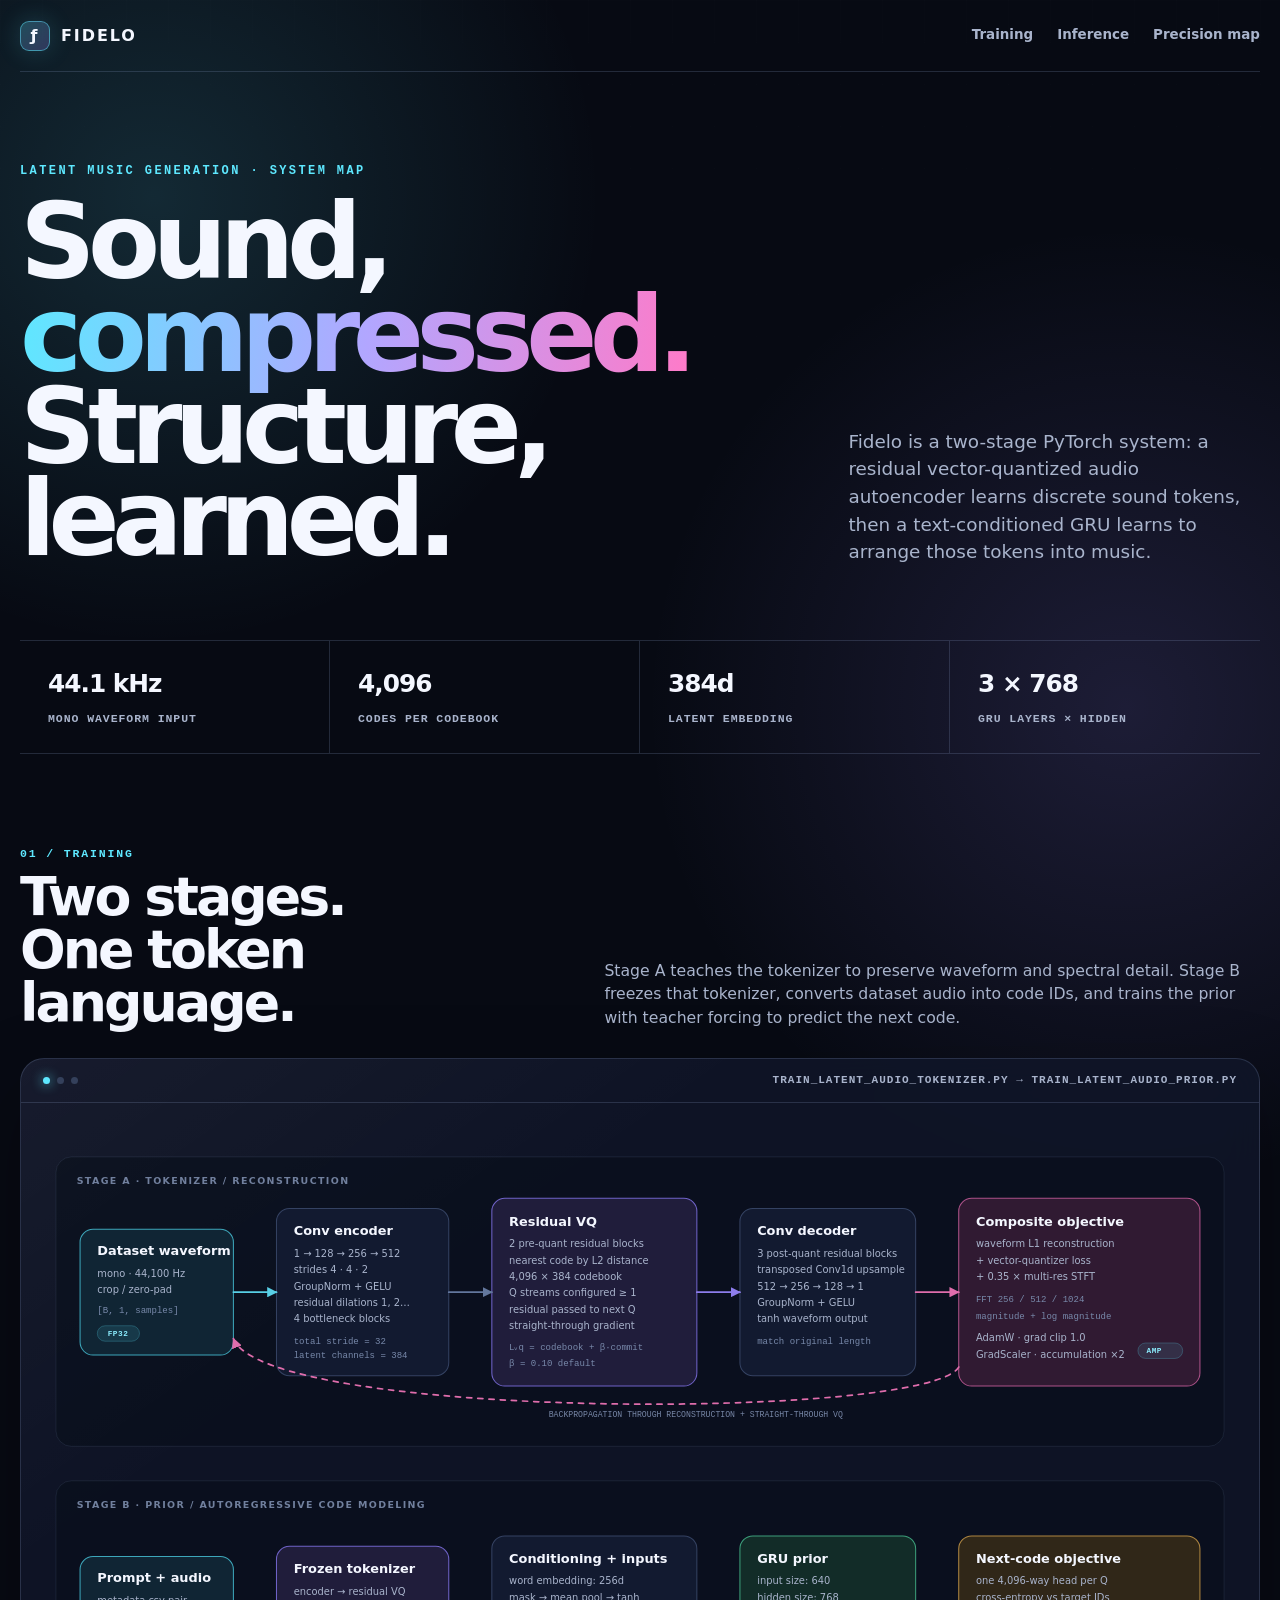
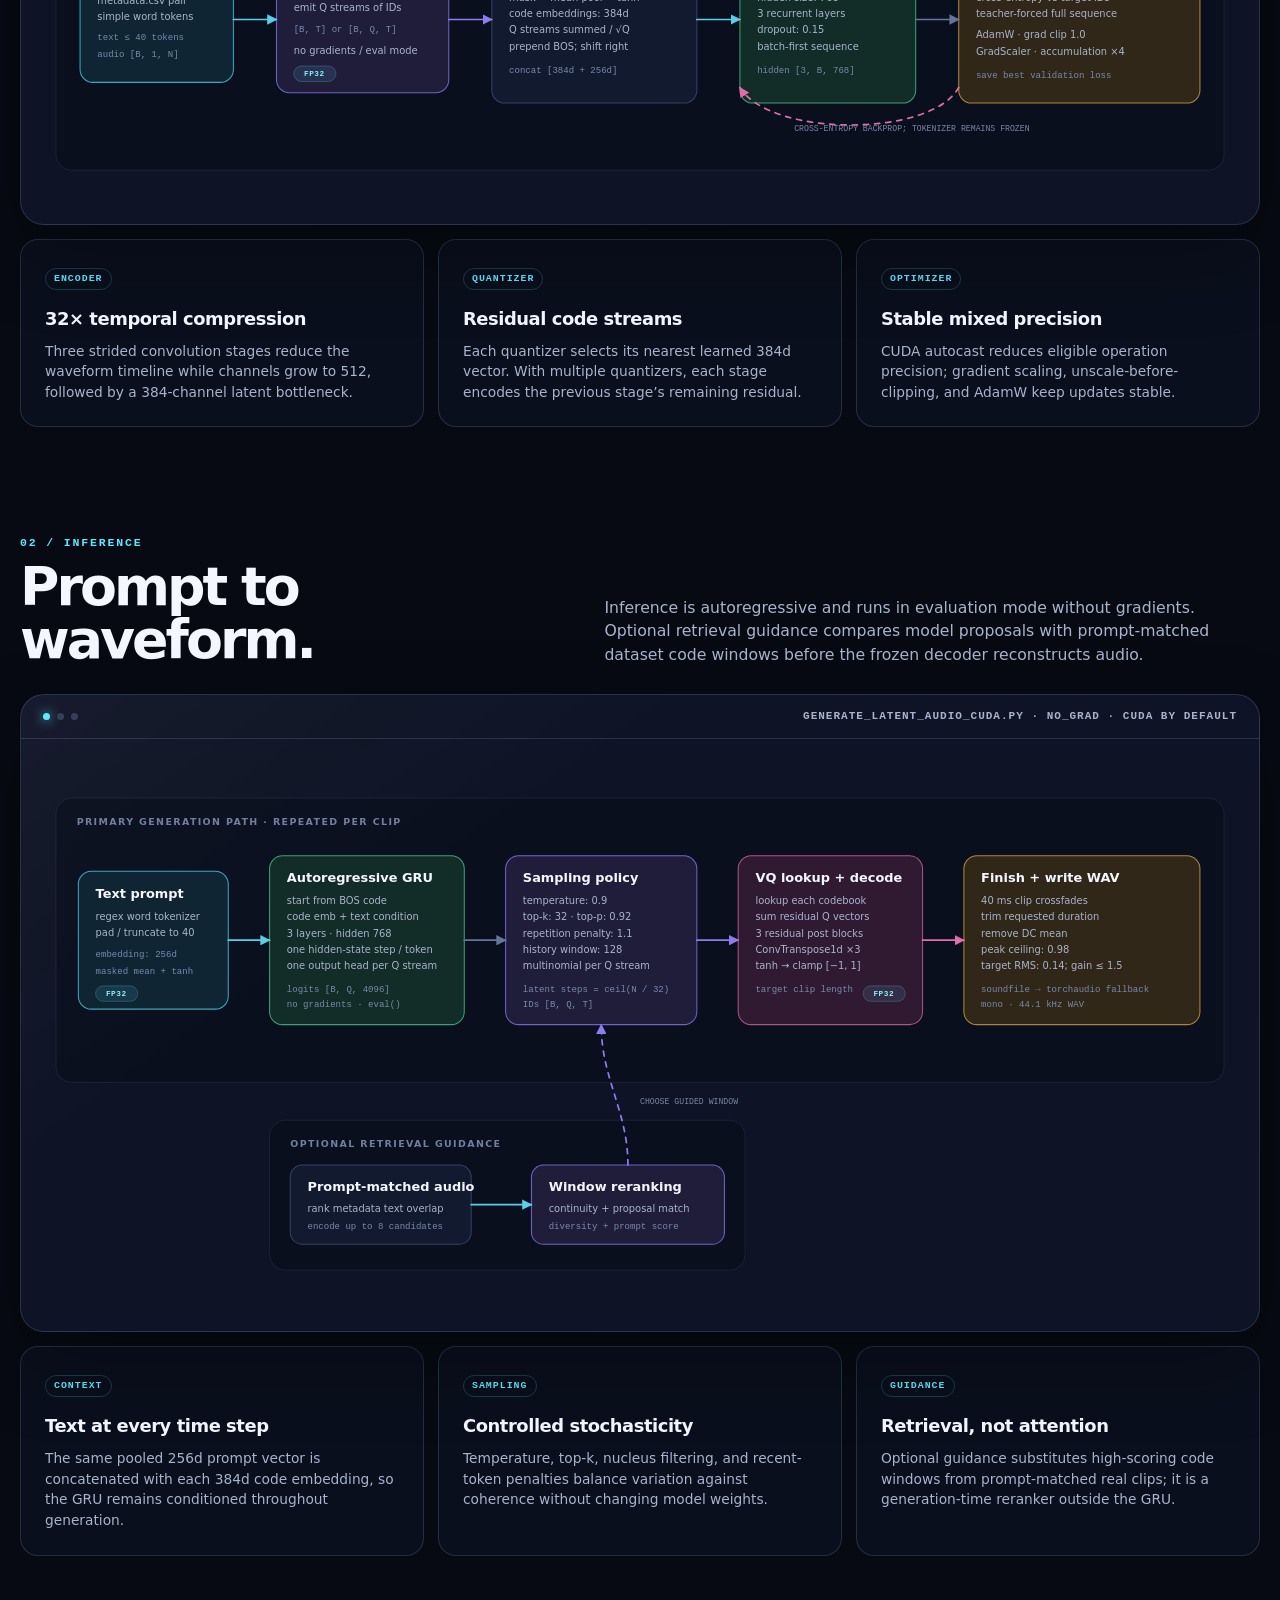
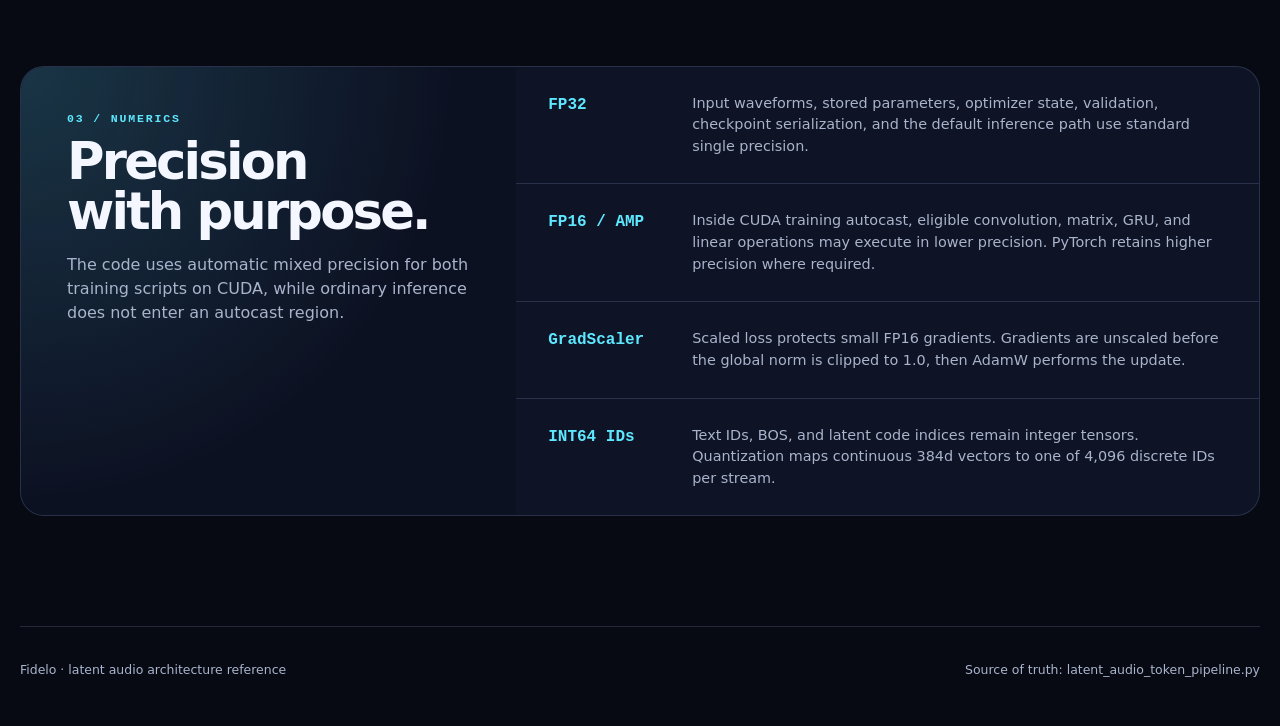
==== index.html @ 6cc992aa "Add detailed architecture diagram page" ====
<!doctype html>
<html lang="en">
<head>
  <meta charset="utf-8">
  <meta name="viewport" content="width=device-width, initial-scale=1">
  <meta name="description" content="Fidelo latent music generation training and inference architecture.">
  <title>Fidelo — Architecture</title>
  <style>
    :root {
      color-scheme: dark;
      --ink: #f4f7ff;
      --muted: #a9b4cc;
      --panel: rgba(16, 22, 42, 0.82);
      --line: rgba(150, 169, 215, 0.2);
      --cyan: #5ee8ff;
      --violet: #9b87ff;
      --pink: #ff7ac8;
      --green: #73e6ae;
      --amber: #ffc96b;
    }

    * { box-sizing: border-box; }

    html { scroll-behavior: smooth; }

    body {
      margin: 0;
      min-width: 320px;
      color: var(--ink);
      background:
        radial-gradient(circle at 12% 5%, rgba(94, 232, 255, 0.14), transparent 28rem),
        radial-gradient(circle at 88% 18%, rgba(155, 135, 255, 0.15), transparent 30rem),
        #070a13;
      font-family: Inter, ui-sans-serif, system-ui, -apple-system, BlinkMacSystemFont, "Segoe UI", sans-serif;
      line-height: 1.5;
    }

    body::before {
      position: fixed;
      inset: 0;
      z-index: -1;
      content: "";
      opacity: 0.22;
      background-image:
        linear-gradient(rgba(255, 255, 255, 0.035) 1px, transparent 1px),
        linear-gradient(90deg, rgba(255, 255, 255, 0.035) 1px, transparent 1px);
      background-size: 42px 42px;
      mask-image: linear-gradient(to bottom, black, transparent 80%);
    }

    a { color: inherit; }

    .shell {
      width: min(1480px, calc(100% - 40px));
      margin: 0 auto;
    }

    nav {
      display: flex;
      align-items: center;
      justify-content: space-between;
      min-height: 72px;
      border-bottom: 1px solid var(--line);
    }

    .brand {
      display: flex;
      align-items: center;
      gap: 11px;
      font-weight: 800;
      letter-spacing: 0.12em;
      text-decoration: none;
    }

    .brand-mark {
      width: 30px;
      height: 30px;
      border: 1px solid rgba(94, 232, 255, 0.5);
      border-radius: 9px;
      background: linear-gradient(135deg, rgba(94, 232, 255, 0.25), rgba(155, 135, 255, 0.25));
      box-shadow: 0 0 24px rgba(94, 232, 255, 0.18);
      display: grid;
      place-items: center;
    }

    .nav-links {
      display: flex;
      gap: 24px;
      color: var(--muted);
      font-size: 0.84rem;
      font-weight: 650;
    }

    .nav-links a { text-decoration: none; }
    .nav-links a:hover { color: var(--ink); }

    header {
      display: grid;
      grid-template-columns: minmax(0, 1.3fr) minmax(280px, 0.7fr);
      gap: 64px;
      align-items: end;
      padding: 92px 0 74px;
    }

    .eyebrow {
      margin: 0 0 18px;
      color: var(--cyan);
      font: 700 0.75rem/1.2 ui-monospace, SFMono-Regular, Menlo, monospace;
      letter-spacing: 0.2em;
      text-transform: uppercase;
    }

    h1 {
      max-width: 920px;
      margin: 0;
      font-size: clamp(3.4rem, 8.2vw, 8.2rem);
      font-weight: 790;
      letter-spacing: -0.072em;
      line-height: 0.88;
    }

    h1 span {
      color: transparent;
      background: linear-gradient(95deg, var(--cyan), #b2a6ff 52%, var(--pink));
      background-clip: text;
      -webkit-background-clip: text;
    }

    .intro {
      max-width: 440px;
      margin: 0;
      color: var(--muted);
      font-size: clamp(1rem, 1.5vw, 1.15rem);
    }

    .stats {
      display: grid;
      grid-template-columns: repeat(4, 1fr);
      margin-bottom: 94px;
      border-block: 1px solid var(--line);
    }

    .stat {
      min-height: 108px;
      padding: 24px 28px;
      border-right: 1px solid var(--line);
    }

    .stat:last-child { border-right: 0; }

    .stat strong {
      display: block;
      margin-bottom: 3px;
      font-size: 1.55rem;
      letter-spacing: -0.04em;
    }

    .stat span {
      color: var(--muted);
      font: 650 0.72rem/1.4 ui-monospace, SFMono-Regular, Menlo, monospace;
      letter-spacing: 0.08em;
      text-transform: uppercase;
    }

    section { margin: 0 0 110px; }

    .section-head {
      display: grid;
      grid-template-columns: minmax(250px, 0.45fr) minmax(300px, 0.55fr);
      gap: 48px;
      align-items: end;
      margin-bottom: 28px;
    }

    .section-number {
      display: block;
      margin-bottom: 12px;
      color: var(--cyan);
      font: 700 0.72rem/1 ui-monospace, SFMono-Regular, Menlo, monospace;
      letter-spacing: 0.16em;
    }

    h2 {
      margin: 0;
      font-size: clamp(2rem, 4.2vw, 4.25rem);
      letter-spacing: -0.055em;
      line-height: 0.98;
    }

    .section-copy {
      margin: 0;
      color: var(--muted);
      font-size: 0.98rem;
    }

    .diagram-card {
      overflow: hidden;
      border: 1px solid var(--line);
      border-radius: 24px;
      background:
        linear-gradient(145deg, rgba(255, 255, 255, 0.035), transparent 32%),
        var(--panel);
      box-shadow: 0 30px 80px rgba(0, 0, 0, 0.28);
      backdrop-filter: blur(18px);
    }

    .diagram-toolbar {
      display: flex;
      align-items: center;
      justify-content: space-between;
      gap: 20px;
      padding: 16px 22px;
      border-bottom: 1px solid var(--line);
      color: var(--muted);
      font: 650 0.69rem/1 ui-monospace, SFMono-Regular, Menlo, monospace;
      letter-spacing: 0.09em;
      text-transform: uppercase;
    }

    .lights { display: flex; gap: 7px; }
    .lights i { width: 7px; height: 7px; border-radius: 50%; background: #34405b; }
    .lights i:first-child { background: var(--cyan); box-shadow: 0 0 12px var(--cyan); }

    .diagram-wrap {
      overflow-x: auto;
      padding: 16px;
    }

    svg {
      display: block;
      min-width: 1120px;
      width: 100%;
      height: auto;
    }

    svg text { font-family: Inter, ui-sans-serif, system-ui, sans-serif; }
    .lane { fill: rgba(7, 10, 19, 0.42); stroke: rgba(150, 169, 215, 0.13); }
    .lane-label { fill: #71809e; font-size: 11px; font-weight: 750; letter-spacing: 1.6px; }
    .node { fill: #121a30; stroke: #344262; stroke-width: 1.2; }
    .node-cyan { fill: #102534; stroke: #3da6ba; }
    .node-violet { fill: #201d3b; stroke: #6f63c8; }
    .node-pink { fill: #301a32; stroke: #ad5289; }
    .node-green { fill: #122c28; stroke: #3c9e7a; }
    .node-amber { fill: #302718; stroke: #ad8540; }
    .node-title { fill: #f4f7ff; font-size: 15px; font-weight: 750; }
    .node-copy { fill: #a9b4cc; font-size: 11.5px; }
    .node-code { fill: #7889aa; font: 10.5px ui-monospace, SFMono-Regular, Menlo, monospace; }
    .tag { fill: rgba(94, 232, 255, 0.1); stroke: rgba(94, 232, 255, 0.25); }
    .tag-text { fill: #8ceeff; font: 700 9px ui-monospace, SFMono-Regular, Menlo, monospace; letter-spacing: 0.6px; }
    .flow {
      fill: none;
      stroke: #63779d;
      stroke-width: 2;
      stroke-linecap: round;
      stroke-linejoin: round;
      marker-end: url(#arrow);
    }
    .flow-cyan { stroke: #58cfe6; }
    .flow-violet { stroke: #8d7dec; }
    .flow-pink { stroke: #df6dac; }
    .flow-dashed { stroke-dasharray: 6 7; }
    .flow-label { fill: #7787a7; font: 9.5px ui-monospace, SFMono-Regular, Menlo, monospace; }

    .detail-grid {
      display: grid;
      grid-template-columns: repeat(3, 1fr);
      gap: 14px;
      margin-top: 14px;
    }

    .detail {
      padding: 24px;
      border: 1px solid var(--line);
      border-radius: 18px;
      background: rgba(13, 18, 34, 0.68);
    }

    .detail-kicker {
      display: inline-flex;
      padding: 5px 8px;
      border: 1px solid rgba(94, 232, 255, 0.2);
      border-radius: 999px;
      color: var(--cyan);
      font: 700 0.62rem/1 ui-monospace, SFMono-Regular, Menlo, monospace;
      letter-spacing: 0.1em;
      text-transform: uppercase;
    }

    .detail h3 {
      margin: 16px 0 8px;
      font-size: 1.12rem;
      letter-spacing: -0.025em;
    }

    .detail p, .detail li {
      color: var(--muted);
      font-size: 0.86rem;
    }

    .detail p { margin: 0; }
    .detail ul { padding-left: 18px; margin: 8px 0 0; }
    code { color: #d9d3ff; font: 0.91em ui-monospace, SFMono-Regular, Menlo, monospace; }

    .precision {
      display: grid;
      grid-template-columns: 0.8fr 1.2fr;
      overflow: hidden;
      border: 1px solid var(--line);
      border-radius: 24px;
      background: var(--panel);
    }

    .precision-intro {
      padding: 46px;
      background:
        radial-gradient(circle at 0 0, rgba(94, 232, 255, 0.17), transparent 65%),
        rgba(12, 18, 33, 0.7);
    }

    .precision-intro h2 { font-size: clamp(2.2rem, 4vw, 4rem); }
    .precision-intro p { color: var(--muted); }

    .precision-list { display: grid; }

    .precision-row {
      display: grid;
      grid-template-columns: 120px 1fr;
      gap: 24px;
      padding: 26px 32px;
      border-bottom: 1px solid var(--line);
    }

    .precision-row:last-child { border-bottom: 0; }
    .precision-row strong { color: var(--cyan); font-family: ui-monospace, SFMono-Regular, Menlo, monospace; }
    .precision-row p { margin: 0; color: var(--muted); font-size: 0.9rem; }

    footer {
      display: flex;
      justify-content: space-between;
      gap: 24px;
      padding: 34px 0 48px;
      border-top: 1px solid var(--line);
      color: var(--muted);
      font-size: 0.78rem;
    }

    @media (max-width: 900px) {
      header, .section-head, .precision { grid-template-columns: 1fr; }
      header { gap: 28px; padding-top: 64px; }
      .stats { grid-template-columns: repeat(2, 1fr); }
      .stat:nth-child(2) { border-right: 0; }
      .stat:nth-child(-n + 2) { border-bottom: 1px solid var(--line); }
      .detail-grid { grid-template-columns: 1fr 1fr; }
    }

    @media (max-width: 620px) {
      .shell { width: min(100% - 24px, 1480px); }
      .nav-links { display: none; }
      h1 { font-size: clamp(3.2rem, 19vw, 5rem); }
      .stats, .detail-grid { grid-template-columns: 1fr; }
      .stat { border-right: 0; border-bottom: 1px solid var(--line); }
      .stat:last-child { border-bottom: 0; }
      .precision-intro { padding: 30px; }
      .precision-row { grid-template-columns: 1fr; gap: 8px; padding: 24px; }
      footer { flex-direction: column; }
    }

    @media (prefers-reduced-motion: reduce) {
      html { scroll-behavior: auto; }
    }
  </style>
</head>
<body>
  <div class="shell">
    <nav aria-label="Primary navigation">
      <a class="brand" href="#top">
        <span class="brand-mark" aria-hidden="true">ƒ</span>
        FIDELO
      </a>
      <div class="nav-links">
        <a href="#training">Training</a>
        <a href="#inference">Inference</a>
        <a href="#precision">Precision map</a>
      </div>
    </nav>

    <main id="top">
      <header>
        <div>
          <p class="eyebrow">Latent music generation · system map</p>
          <h1>Sound, <span>compressed.</span><br>Structure, learned.</h1>
        </div>
        <p class="intro">
          Fidelo is a two-stage PyTorch system: a residual vector-quantized audio
          autoencoder learns discrete sound tokens, then a text-conditioned GRU
          learns to arrange those tokens into music.
        </p>
      </header>

      <div class="stats" aria-label="Default architecture settings">
        <div class="stat"><strong>44.1 kHz</strong><span>Mono waveform input</span></div>
        <div class="stat"><strong>4,096</strong><span>Codes per codebook</span></div>
        <div class="stat"><strong>384d</strong><span>Latent embedding</span></div>
        <div class="stat"><strong>3 × 768</strong><span>GRU layers × hidden</span></div>
      </div>

      <section id="training">
        <div class="section-head">
          <div>
            <span class="section-number">01 / TRAINING</span>
            <h2>Two stages.<br>One token language.</h2>
          </div>
          <p class="section-copy">
            Stage A teaches the tokenizer to preserve waveform and spectral detail.
            Stage B freezes that tokenizer, converts dataset audio into code IDs, and
            trains the prior with teacher forcing to predict the next code.
          </p>
        </div>

        <div class="diagram-card">
          <div class="diagram-toolbar">
            <div class="lights" aria-hidden="true"><i></i><i></i><i></i></div>
            <span>train_latent_audio_tokenizer.py → train_latent_audio_prior.py</span>
          </div>
          <div class="diagram-wrap">
            <svg viewBox="0 0 1400 800" role="img" aria-labelledby="training-title training-desc">
              <title id="training-title">Fidelo training architecture</title>
              <desc id="training-desc">Two horizontal lanes show tokenizer reconstruction training and text-conditioned latent prior training.</desc>
              <defs>
                <marker id="arrow" viewBox="0 0 10 10" refX="9" refY="5" markerWidth="6" markerHeight="6" orient="auto-start-reverse">
                  <path d="M 0 0 L 10 5 L 0 10 z" fill="context-stroke"></path>
                </marker>
                <linearGradient id="train-glow" x1="0" x2="1">
                  <stop offset="0" stop-color="#5ee8ff" stop-opacity=".16"></stop>
                  <stop offset="1" stop-color="#9b87ff" stop-opacity=".06"></stop>
                </linearGradient>
              </defs>

              <rect class="lane" x="22" y="44" width="1356" height="336" rx="18"></rect>
              <rect class="lane" x="22" y="420" width="1356" height="336" rx="18"></rect>
              <text class="lane-label" x="46" y="75">STAGE A · TOKENIZER / RECONSTRUCTION</text>
              <text class="lane-label" x="46" y="451">STAGE B · PRIOR / AUTOREGRESSIVE CODE MODELING</text>

              <rect class="node node-cyan" x="50" y="128" width="178" height="146" rx="15"></rect>
              <text class="node-title" x="70" y="158">Dataset waveform</text>
              <text class="node-copy" x="70" y="183">mono · 44,100 Hz</text>
              <text class="node-copy" x="70" y="202">crop / zero-pad</text>
              <text class="node-code" x="70" y="225">[B, 1, samples]</text>
              <rect class="tag" x="70" y="240" width="49" height="18" rx="9"></rect>
              <text class="tag-text" x="82" y="252">FP32</text>

              <rect class="node" x="278" y="104" width="200" height="194" rx="15"></rect>
              <text class="node-title" x="298" y="135">Conv encoder</text>
              <text class="node-copy" x="298" y="160">1 → 128 → 256 → 512</text>
              <text class="node-copy" x="298" y="179">strides 4 · 4 · 2</text>
              <text class="node-copy" x="298" y="198">GroupNorm + GELU</text>
              <text class="node-copy" x="298" y="217">residual dilations 1, 2…</text>
              <text class="node-copy" x="298" y="236">4 bottleneck blocks</text>
              <text class="node-code" x="298" y="261">total stride = 32</text>
              <text class="node-code" x="298" y="278">latent channels = 384</text>

              <rect class="node node-violet" x="528" y="92" width="238" height="218" rx="15"></rect>
              <text class="node-title" x="548" y="124">Residual VQ</text>
              <text class="node-copy" x="548" y="149">2 pre-quant residual blocks</text>
              <text class="node-copy" x="548" y="168">nearest code by L2 distance</text>
              <text class="node-copy" x="548" y="187">4,096 × 384 codebook</text>
              <text class="node-copy" x="548" y="206">Q streams configured ≥ 1</text>
              <text class="node-copy" x="548" y="225">residual passed to next Q</text>
              <text class="node-copy" x="548" y="244">straight-through gradient</text>
              <text class="node-code" x="548" y="268">Lᵥq = codebook + β·commit</text>
              <text class="node-code" x="548" y="287">β = 0.10 default</text>

              <rect class="node" x="816" y="104" width="204" height="194" rx="15"></rect>
              <text class="node-title" x="836" y="135">Conv decoder</text>
              <text class="node-copy" x="836" y="160">3 post-quant residual blocks</text>
              <text class="node-copy" x="836" y="179">transposed Conv1d upsample</text>
              <text class="node-copy" x="836" y="198">512 → 256 → 128 → 1</text>
              <text class="node-copy" x="836" y="217">GroupNorm + GELU</text>
              <text class="node-copy" x="836" y="236">tanh waveform output</text>
              <text class="node-code" x="836" y="261">match original length</text>

              <rect class="node node-pink" x="1070" y="92" width="280" height="218" rx="15"></rect>
              <text class="node-title" x="1090" y="124">Composite objective</text>
              <text class="node-copy" x="1090" y="149">waveform L1 reconstruction</text>
              <text class="node-copy" x="1090" y="168">+ vector-quantizer loss</text>
              <text class="node-copy" x="1090" y="187">+ 0.35 × multi-res STFT</text>
              <text class="node-code" x="1090" y="213">FFT 256 / 512 / 1024</text>
              <text class="node-code" x="1090" y="232">magnitude + log magnitude</text>
              <text class="node-copy" x="1090" y="258">AdamW · grad clip 1.0</text>
              <text class="node-copy" x="1090" y="277">GradScaler · accumulation ×2</text>
              <rect class="tag" x="1278" y="260" width="52" height="18" rx="9"></rect>
              <text class="tag-text" x="1288" y="272">AMP</text>

              <path class="flow flow-cyan" d="M228 201 C246 201 260 201 278 201"></path>
              <path class="flow" d="M478 201 C496 201 510 201 528 201"></path>
              <path class="flow flow-violet" d="M766 201 C784 201 798 201 816 201"></path>
              <path class="flow flow-pink" d="M1020 201 C1038 201 1052 201 1070 201"></path>
              <path class="flow flow-dashed flow-pink" d="M1070 288 C1034 350 266 350 228 255"></path>
              <text class="flow-label" x="594" y="346">BACKPROPAGATION THROUGH RECONSTRUCTION + STRAIGHT-THROUGH VQ</text>

              <rect class="node node-cyan" x="50" y="508" width="178" height="146" rx="15"></rect>
              <text class="node-title" x="70" y="538">Prompt + audio</text>
              <text class="node-copy" x="70" y="563">metadata.csv pair</text>
              <text class="node-copy" x="70" y="582">simple word tokens</text>
              <text class="node-code" x="70" y="605">text ≤ 40 tokens</text>
              <text class="node-code" x="70" y="624">audio [B, 1, N]</text>

              <rect class="node node-violet" x="278" y="496" width="200" height="170" rx="15"></rect>
              <text class="node-title" x="298" y="527">Frozen tokenizer</text>
              <text class="node-copy" x="298" y="552">encoder → residual VQ</text>
              <text class="node-copy" x="298" y="571">emit Q streams of IDs</text>
              <text class="node-code" x="298" y="596">[B, T] or [B, Q, T]</text>
              <text class="node-copy" x="298" y="621">no gradients / eval mode</text>
              <rect class="tag" x="298" y="635" width="49" height="18" rx="9"></rect>
              <text class="tag-text" x="310" y="647">FP32</text>

              <rect class="node" x="528" y="484" width="238" height="194" rx="15"></rect>
              <text class="node-title" x="548" y="515">Conditioning + inputs</text>
              <text class="node-copy" x="548" y="540">word embedding: 256d</text>
              <text class="node-copy" x="548" y="559">mask → mean pool → tanh</text>
              <text class="node-copy" x="548" y="578">code embeddings: 384d</text>
              <text class="node-copy" x="548" y="597">Q streams summed / √Q</text>
              <text class="node-copy" x="548" y="616">prepend BOS; shift right</text>
              <text class="node-code" x="548" y="643">concat [384d + 256d]</text>

              <rect class="node node-green" x="816" y="484" width="204" height="194" rx="15"></rect>
              <text class="node-title" x="836" y="515">GRU prior</text>
              <text class="node-copy" x="836" y="540">input size: 640</text>
              <text class="node-copy" x="836" y="559">hidden size: 768</text>
              <text class="node-copy" x="836" y="578">3 recurrent layers</text>
              <text class="node-copy" x="836" y="597">dropout: 0.15</text>
              <text class="node-copy" x="836" y="616">batch-first sequence</text>
              <text class="node-code" x="836" y="643">hidden [3, B, 768]</text>

              <rect class="node node-amber" x="1070" y="484" width="280" height="194" rx="15"></rect>
              <text class="node-title" x="1090" y="515">Next-code objective</text>
              <text class="node-copy" x="1090" y="540">one 4,096-way head per Q</text>
              <text class="node-copy" x="1090" y="559">cross-entropy vs target IDs</text>
              <text class="node-copy" x="1090" y="578">teacher-forced full sequence</text>
              <text class="node-copy" x="1090" y="603">AdamW · grad clip 1.0</text>
              <text class="node-copy" x="1090" y="622">GradScaler · accumulation ×4</text>
              <text class="node-code" x="1090" y="649">save best validation loss</text>

              <path class="flow flow-cyan" d="M228 581 C246 581 260 581 278 581"></path>
              <path class="flow flow-violet" d="M478 581 C496 581 510 581 528 581"></path>
              <path class="flow flow-cyan" d="M766 581 C784 581 798 581 816 581"></path>
              <path class="flow" d="M1020 581 C1038 581 1052 581 1070 581"></path>
              <path class="flow flow-dashed flow-pink" d="M1070 660 C1038 718 852 718 816 660"></path>
              <text class="flow-label" x="879" y="711">CROSS-ENTROPY BACKPROP; TOKENIZER REMAINS FROZEN</text>
            </svg>
          </div>
        </div>

        <div class="detail-grid">
          <article class="detail">
            <span class="detail-kicker">Encoder</span>
            <h3>32× temporal compression</h3>
            <p>Three strided convolution stages reduce the waveform timeline while channels grow to 512, followed by a 384-channel latent bottleneck.</p>
          </article>
          <article class="detail">
            <span class="detail-kicker">Quantizer</span>
            <h3>Residual code streams</h3>
            <p>Each quantizer selects its nearest learned 384d vector. With multiple quantizers, each stage encodes the previous stage’s remaining residual.</p>
          </article>
          <article class="detail">
            <span class="detail-kicker">Optimizer</span>
            <h3>Stable mixed precision</h3>
            <p>CUDA autocast reduces eligible operation precision; gradient scaling, unscale-before-clipping, and AdamW keep updates stable.</p>
          </article>
        </div>
      </section>

      <section id="inference">
        <div class="section-head">
          <div>
            <span class="section-number">02 / INFERENCE</span>
            <h2>Prompt to waveform.</h2>
          </div>
          <p class="section-copy">
            Inference is autoregressive and runs in evaluation mode without gradients.
            Optional retrieval guidance compares model proposals with prompt-matched
            dataset code windows before the frozen decoder reconstructs audio.
          </p>
        </div>

        <div class="diagram-card">
          <div class="diagram-toolbar">
            <div class="lights" aria-hidden="true"><i></i><i></i><i></i></div>
            <span>generate_latent_audio_cuda.py · no_grad · CUDA by default</span>
          </div>
          <div class="diagram-wrap">
            <svg viewBox="0 0 1400 650" role="img" aria-labelledby="inference-title inference-desc">
              <title id="inference-title">Fidelo inference architecture</title>
              <desc id="inference-desc">A smooth left-to-right flow shows prompt conditioning, GRU token generation, retrieval guidance, decoding, stitching, and WAV output.</desc>
              <defs>
                <marker id="arrow-infer" viewBox="0 0 10 10" refX="9" refY="5" markerWidth="6" markerHeight="6" orient="auto-start-reverse">
                  <path d="M 0 0 L 10 5 L 0 10 z" fill="context-stroke"></path>
                </marker>
              </defs>
              <style>
                #inference-diagram-flow path { marker-end: url(#arrow-infer); }
              </style>

              <rect class="lane" x="22" y="50" width="1356" height="330" rx="18"></rect>
              <rect class="lane" x="270" y="424" width="552" height="174" rx="18"></rect>
              <text class="lane-label" x="46" y="81">PRIMARY GENERATION PATH · REPEATED PER CLIP</text>
              <text class="lane-label" x="294" y="455">OPTIONAL RETRIEVAL GUIDANCE</text>

              <rect class="node node-cyan" x="48" y="135" width="174" height="160" rx="15"></rect>
              <text class="node-title" x="68" y="166">Text prompt</text>
              <text class="node-copy" x="68" y="191">regex word tokenizer</text>
              <text class="node-copy" x="68" y="210">pad / truncate to 40</text>
              <text class="node-code" x="68" y="235">embedding: 256d</text>
              <text class="node-code" x="68" y="254">masked mean + tanh</text>
              <rect class="tag" x="68" y="268" width="49" height="18" rx="9"></rect>
              <text class="tag-text" x="80" y="280">FP32</text>

              <rect class="node node-green" x="270" y="117" width="226" height="196" rx="15"></rect>
              <text class="node-title" x="290" y="148">Autoregressive GRU</text>
              <text class="node-copy" x="290" y="173">start from BOS code</text>
              <text class="node-copy" x="290" y="192">code emb + text condition</text>
              <text class="node-copy" x="290" y="211">3 layers · hidden 768</text>
              <text class="node-copy" x="290" y="230">one hidden-state step / token</text>
              <text class="node-copy" x="290" y="249">one output head per Q stream</text>
              <text class="node-code" x="290" y="275">logits [B, Q, 4096]</text>
              <text class="node-code" x="290" y="292">no gradients · eval()</text>

              <rect class="node node-violet" x="544" y="117" width="222" height="196" rx="15"></rect>
              <text class="node-title" x="564" y="148">Sampling policy</text>
              <text class="node-copy" x="564" y="173">temperature: 0.9</text>
              <text class="node-copy" x="564" y="192">top-k: 32 · top-p: 0.92</text>
              <text class="node-copy" x="564" y="211">repetition penalty: 1.1</text>
              <text class="node-copy" x="564" y="230">history window: 128</text>
              <text class="node-copy" x="564" y="249">multinomial per Q stream</text>
              <text class="node-code" x="564" y="275">latent steps = ceil(N / 32)</text>
              <text class="node-code" x="564" y="292">IDs [B, Q, T]</text>

              <rect class="node node-pink" x="814" y="117" width="214" height="196" rx="15"></rect>
              <text class="node-title" x="834" y="148">VQ lookup + decode</text>
              <text class="node-copy" x="834" y="173">lookup each codebook</text>
              <text class="node-copy" x="834" y="192">sum residual Q vectors</text>
              <text class="node-copy" x="834" y="211">3 residual post blocks</text>
              <text class="node-copy" x="834" y="230">ConvTranspose1d ×3</text>
              <text class="node-copy" x="834" y="249">tanh → clamp [−1, 1]</text>
              <text class="node-code" x="834" y="275">target clip length</text>
              <rect class="tag" x="959" y="268" width="49" height="18" rx="9"></rect>
              <text class="tag-text" x="971" y="280">FP32</text>

              <rect class="node node-amber" x="1076" y="117" width="274" height="196" rx="15"></rect>
              <text class="node-title" x="1096" y="148">Finish + write WAV</text>
              <text class="node-copy" x="1096" y="173">40 ms clip crossfades</text>
              <text class="node-copy" x="1096" y="192">trim requested duration</text>
              <text class="node-copy" x="1096" y="211">remove DC mean</text>
              <text class="node-copy" x="1096" y="230">peak ceiling: 0.98</text>
              <text class="node-copy" x="1096" y="249">target RMS: 0.14; gain ≤ 1.5</text>
              <text class="node-code" x="1096" y="275">soundfile → torchaudio fallback</text>
              <text class="node-code" x="1096" y="292">mono · 44.1 kHz WAV</text>

              <g id="inference-diagram-flow">
                <path class="flow flow-cyan" d="M222 215 C238 215 254 215 270 215"></path>
                <path class="flow" d="M496 215 C512 215 528 215 544 215"></path>
                <path class="flow flow-violet" d="M766 215 C782 215 798 215 814 215"></path>
                <path class="flow flow-pink" d="M1028 215 C1044 215 1060 215 1076 215"></path>
              </g>

              <rect class="node" x="294" y="476" width="210" height="92" rx="14"></rect>
              <text class="node-title" x="314" y="506">Prompt-matched audio</text>
              <text class="node-copy" x="314" y="530">rank metadata text overlap</text>
              <text class="node-code" x="314" y="550">encode up to 8 candidates</text>

              <rect class="node node-violet" x="574" y="476" width="224" height="92" rx="14"></rect>
              <text class="node-title" x="594" y="506">Window reranking</text>
              <text class="node-copy" x="594" y="530">continuity + proposal match</text>
              <text class="node-code" x="594" y="550">diversity + prompt score</text>

              <path class="flow flow-cyan" style="marker-end:url(#arrow-infer)" d="M504 522 C528 522 550 522 574 522"></path>
              <path class="flow flow-violet flow-dashed" style="marker-end:url(#arrow-infer)" d="M686 476 C686 413 655 376 655 313"></path>
              <text class="flow-label" x="700" y="405">CHOOSE GUIDED WINDOW</text>
            </svg>
          </div>
        </div>

        <div class="detail-grid">
          <article class="detail">
            <span class="detail-kicker">Context</span>
            <h3>Text at every time step</h3>
            <p>The same pooled 256d prompt vector is concatenated with each 384d code embedding, so the GRU remains conditioned throughout generation.</p>
          </article>
          <article class="detail">
            <span class="detail-kicker">Sampling</span>
            <h3>Controlled stochasticity</h3>
            <p>Temperature, top-k, nucleus filtering, and recent-token penalties balance variation against coherence without changing model weights.</p>
          </article>
          <article class="detail">
            <span class="detail-kicker">Guidance</span>
            <h3>Retrieval, not attention</h3>
            <p>Optional guidance substitutes high-scoring code windows from prompt-matched real clips; it is a generation-time reranker outside the GRU.</p>
          </article>
        </div>
      </section>

      <section id="precision">
        <div class="precision">
          <div class="precision-intro">
            <span class="section-number">03 / NUMERICS</span>
            <h2>Precision<br>with purpose.</h2>
            <p>The code uses automatic mixed precision for both training scripts on CUDA, while ordinary inference does not enter an autocast region.</p>
          </div>
          <div class="precision-list">
            <div class="precision-row">
              <strong>FP32</strong>
              <p>Input waveforms, stored parameters, optimizer state, validation, checkpoint serialization, and the default inference path use standard single precision.</p>
            </div>
            <div class="precision-row">
              <strong>FP16 / AMP</strong>
              <p>Inside CUDA training autocast, eligible convolution, matrix, GRU, and linear operations may execute in lower precision. PyTorch retains higher precision where required.</p>
            </div>
            <div class="precision-row">
              <strong>GradScaler</strong>
              <p>Scaled loss protects small FP16 gradients. Gradients are unscaled before the global norm is clipped to 1.0, then AdamW performs the update.</p>
            </div>
            <div class="precision-row">
              <strong>INT64 IDs</strong>
              <p>Text IDs, BOS, and latent code indices remain integer tensors. Quantization maps continuous 384d vectors to one of 4,096 discrete IDs per stream.</p>
            </div>
          </div>
        </div>
      </section>
    </main>

    <footer>
      <span>Fidelo · latent audio architecture reference</span>
      <span>Source of truth: latent_audio_token_pipeline.py</span>
    </footer>
  </div>
</body>
</html>
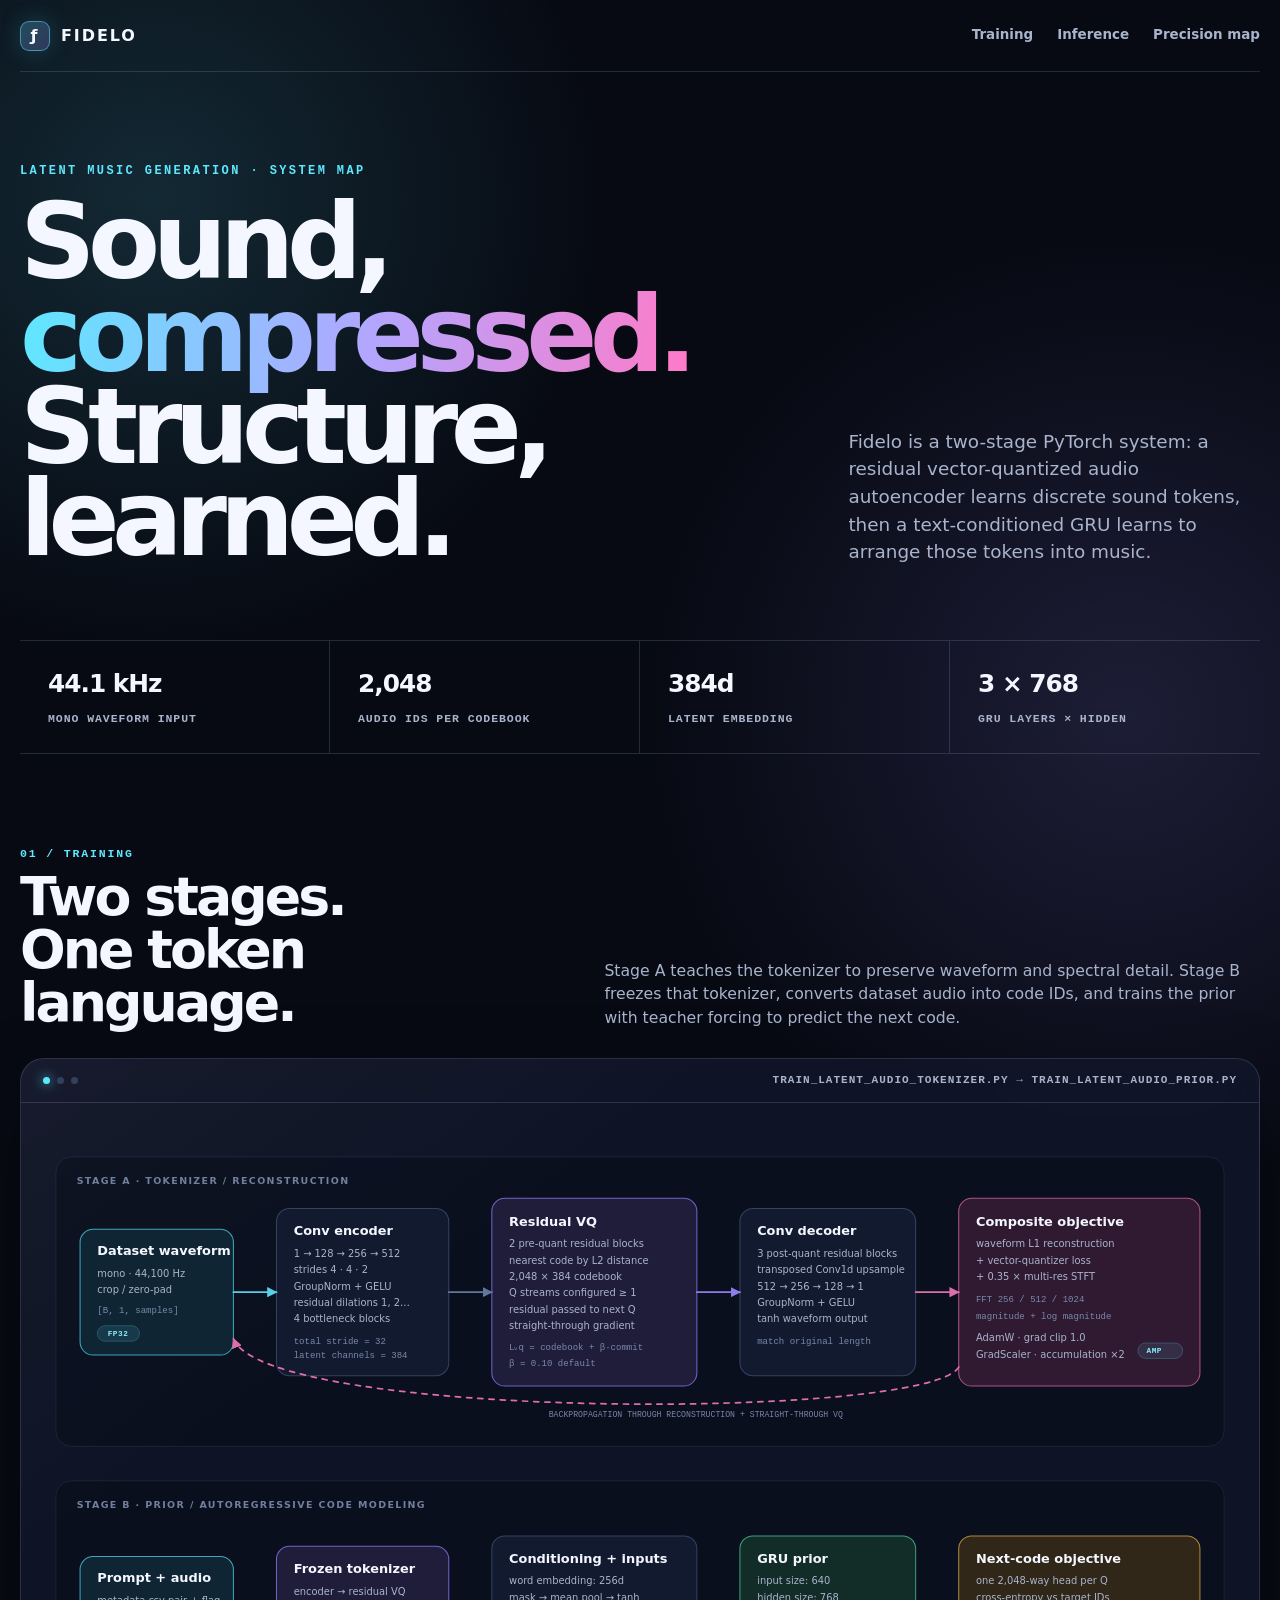
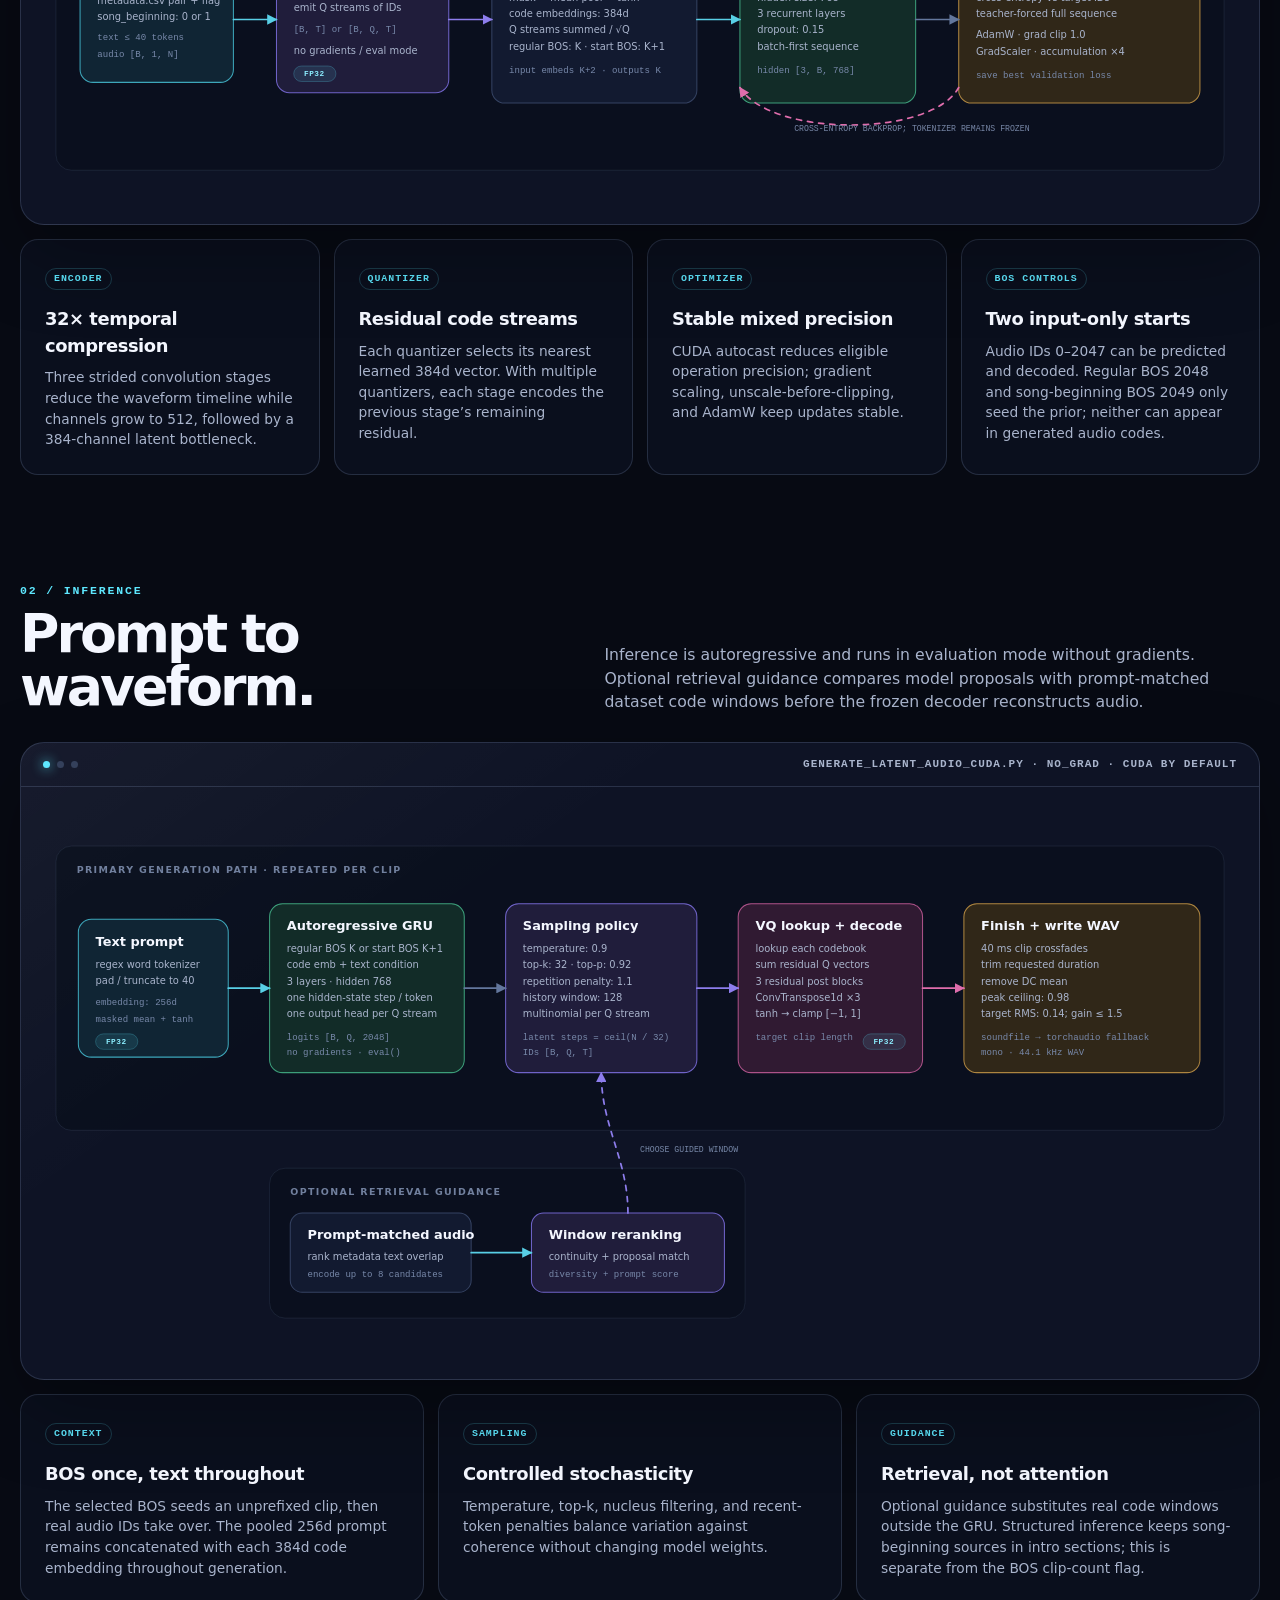
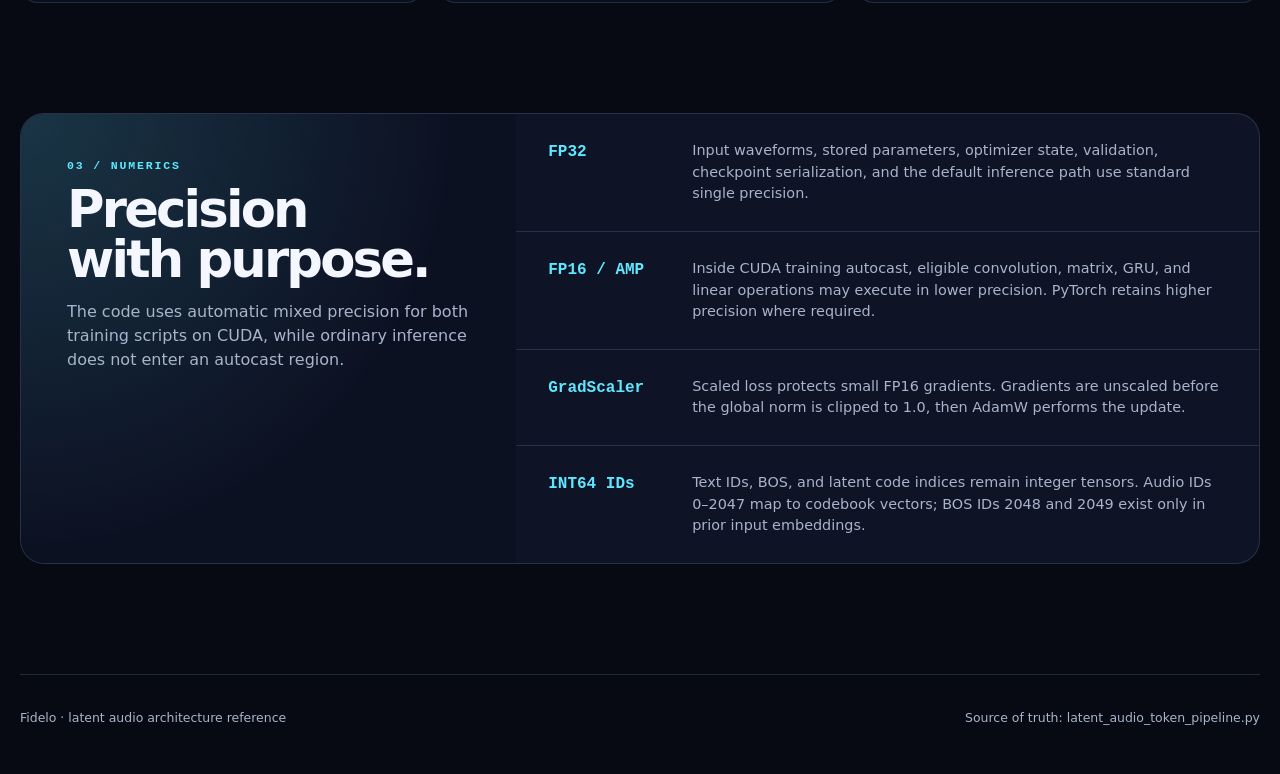
==== commit cb4e1016: "feat: add beginning BOS tokens * Add beginning BOS token support. Update dataset metadata." ====
--- a/index.html
+++ b/index.html
@@ -263,7 +263,7 @@
 
     .detail-grid {
       display: grid;
-      grid-template-columns: repeat(3, 1fr);
+      grid-template-columns: repeat(auto-fit, minmax(240px, 1fr));
       gap: 14px;
       margin-top: 14px;
     }
@@ -399,7 +399,7 @@
 
       <div class="stats" aria-label="Default architecture settings">
         <div class="stat"><strong>44.1 kHz</strong><span>Mono waveform input</span></div>
-        <div class="stat"><strong>4,096</strong><span>Codes per codebook</span></div>
+        <div class="stat"><strong>2,048</strong><span>Audio IDs per codebook</span></div>
         <div class="stat"><strong>384d</strong><span>Latent embedding</span></div>
         <div class="stat"><strong>3 × 768</strong><span>GRU layers × hidden</span></div>
       </div>
@@ -463,7 +463,7 @@
               <text class="node-title" x="548" y="124">Residual VQ</text>
               <text class="node-copy" x="548" y="149">2 pre-quant residual blocks</text>
               <text class="node-copy" x="548" y="168">nearest code by L2 distance</text>
-              <text class="node-copy" x="548" y="187">4,096 × 384 codebook</text>
+              <text class="node-copy" x="548" y="187">2,048 × 384 codebook</text>
               <text class="node-copy" x="548" y="206">Q streams configured ≥ 1</text>
               <text class="node-copy" x="548" y="225">residual passed to next Q</text>
               <text class="node-copy" x="548" y="244">straight-through gradient</text>
@@ -500,8 +500,8 @@
 
               <rect class="node node-cyan" x="50" y="508" width="178" height="146" rx="15"></rect>
               <text class="node-title" x="70" y="538">Prompt + audio</text>
-              <text class="node-copy" x="70" y="563">metadata.csv pair</text>
-              <text class="node-copy" x="70" y="582">simple word tokens</text>
+              <text class="node-copy" x="70" y="563">metadata.csv pair + flag</text>
+              <text class="node-copy" x="70" y="582">song_beginning: 0 or 1</text>
               <text class="node-code" x="70" y="605">text ≤ 40 tokens</text>
               <text class="node-code" x="70" y="624">audio [B, 1, N]</text>
 
@@ -520,8 +520,8 @@
               <text class="node-copy" x="548" y="559">mask → mean pool → tanh</text>
               <text class="node-copy" x="548" y="578">code embeddings: 384d</text>
               <text class="node-copy" x="548" y="597">Q streams summed / √Q</text>
-              <text class="node-copy" x="548" y="616">prepend BOS; shift right</text>
-              <text class="node-code" x="548" y="643">concat [384d + 256d]</text>
+              <text class="node-copy" x="548" y="616">regular BOS: K · start BOS: K+1</text>
+              <text class="node-code" x="548" y="643">input embeds K+2 · outputs K</text>
 
               <rect class="node node-green" x="816" y="484" width="204" height="194" rx="15"></rect>
               <text class="node-title" x="836" y="515">GRU prior</text>
@@ -534,7 +534,7 @@
 
               <rect class="node node-amber" x="1070" y="484" width="280" height="194" rx="15"></rect>
               <text class="node-title" x="1090" y="515">Next-code objective</text>
-              <text class="node-copy" x="1090" y="540">one 4,096-way head per Q</text>
+              <text class="node-copy" x="1090" y="540">one 2,048-way head per Q</text>
               <text class="node-copy" x="1090" y="559">cross-entropy vs target IDs</text>
               <text class="node-copy" x="1090" y="578">teacher-forced full sequence</text>
               <text class="node-copy" x="1090" y="603">AdamW · grad clip 1.0</text>
@@ -566,6 +566,11 @@
             <span class="detail-kicker">Optimizer</span>
             <h3>Stable mixed precision</h3>
             <p>CUDA autocast reduces eligible operation precision; gradient scaling, unscale-before-clipping, and AdamW keep updates stable.</p>
+          </article>
+          <article class="detail">
+            <span class="detail-kicker">BOS controls</span>
+            <h3>Two input-only starts</h3>
+            <p>Audio IDs 0–2047 can be predicted and decoded. Regular BOS 2048 and song-beginning BOS 2049 only seed the prior; neither can appear in generated audio codes.</p>
           </article>
         </div>
       </section>
@@ -617,12 +622,12 @@
 
               <rect class="node node-green" x="270" y="117" width="226" height="196" rx="15"></rect>
               <text class="node-title" x="290" y="148">Autoregressive GRU</text>
-              <text class="node-copy" x="290" y="173">start from BOS code</text>
+              <text class="node-copy" x="290" y="173">regular BOS K or start BOS K+1</text>
               <text class="node-copy" x="290" y="192">code emb + text condition</text>
               <text class="node-copy" x="290" y="211">3 layers · hidden 768</text>
               <text class="node-copy" x="290" y="230">one hidden-state step / token</text>
               <text class="node-copy" x="290" y="249">one output head per Q stream</text>
-              <text class="node-code" x="290" y="275">logits [B, Q, 4096]</text>
+              <text class="node-code" x="290" y="275">logits [B, Q, 2048]</text>
               <text class="node-code" x="290" y="292">no gradients · eval()</text>
 
               <rect class="node node-violet" x="544" y="117" width="222" height="196" rx="15"></rect>
@@ -683,8 +688,8 @@
         <div class="detail-grid">
           <article class="detail">
             <span class="detail-kicker">Context</span>
-            <h3>Text at every time step</h3>
-            <p>The same pooled 256d prompt vector is concatenated with each 384d code embedding, so the GRU remains conditioned throughout generation.</p>
+            <h3>BOS once, text throughout</h3>
+            <p>The selected BOS seeds an unprefixed clip, then real audio IDs take over. The pooled 256d prompt remains concatenated with each 384d code embedding throughout generation.</p>
           </article>
           <article class="detail">
             <span class="detail-kicker">Sampling</span>
@@ -694,7 +699,7 @@
           <article class="detail">
             <span class="detail-kicker">Guidance</span>
             <h3>Retrieval, not attention</h3>
-            <p>Optional guidance substitutes high-scoring code windows from prompt-matched real clips; it is a generation-time reranker outside the GRU.</p>
+            <p>Optional guidance substitutes real code windows outside the GRU. Structured inference keeps song-beginning sources in intro sections; this is separate from the BOS clip-count flag.</p>
           </article>
         </div>
       </section>
@@ -721,7 +726,7 @@
             </div>
             <div class="precision-row">
               <strong>INT64 IDs</strong>
-              <p>Text IDs, BOS, and latent code indices remain integer tensors. Quantization maps continuous 384d vectors to one of 4,096 discrete IDs per stream.</p>
+              <p>Text IDs, BOS, and latent code indices remain integer tensors. Audio IDs 0–2047 map to codebook vectors; BOS IDs 2048 and 2049 exist only in prior input embeddings.</p>
             </div>
           </div>
         </div>
